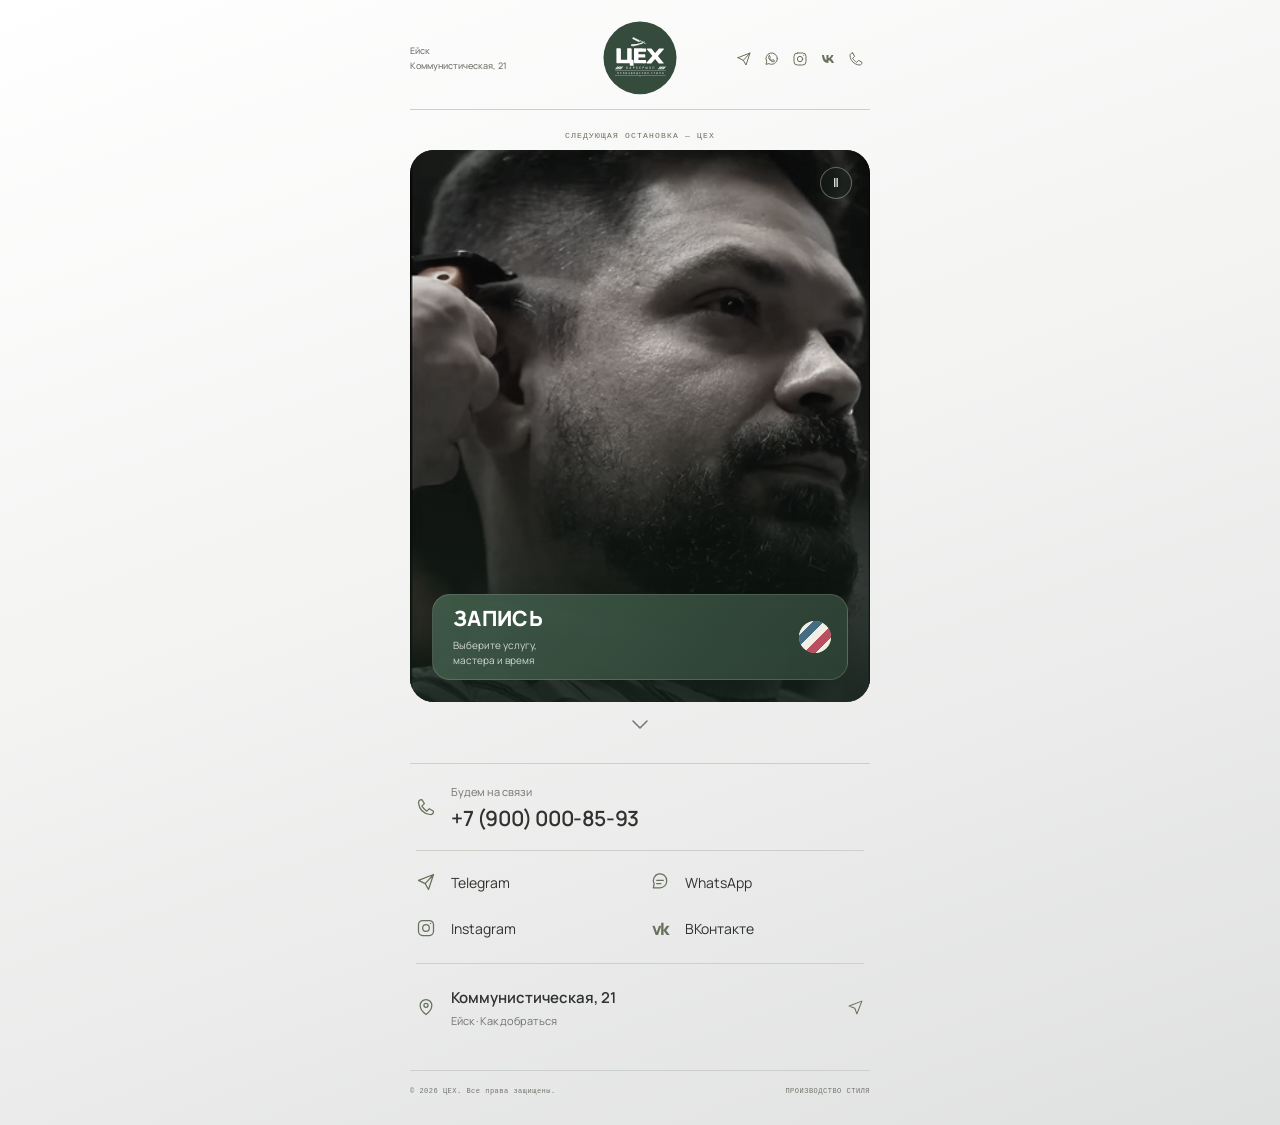
==== video-preview.html @ c1e73d91 "Add mobile video hero preview" ====
<!doctype html>
<html lang="ru">
<head>
  <meta charset="utf-8">
  <meta name="viewport" content="width=device-width, initial-scale=1, viewport-fit=cover">
  <meta name="theme-color" content="#ffffff">
  <meta name="description" content="ЦЕХ — барбершоп в Ейске. Запись, контакты и маршрут: Коммунистическая, 21.">
  <title>ЦЕХ — барбершоп в Ейске</title>
  <link rel="manifest" href="manifest.webmanifest">
  <link rel="apple-touch-icon" href="assets/app-icon-192.png">
  <meta name="apple-mobile-web-app-capable" content="yes">
  <meta name="apple-mobile-web-app-title" content="ЦЕХ">
  <link rel="icon" href="favicon.svg?v=pole-2" type="image/svg+xml">
  <link rel="stylesheet" href="style.css?v=white-booking-restored-1">
  <link rel="preload" href="assets/fonts/Manrope-Variable.ttf" as="font" type="font/ttf" crossorigin>
  <link rel="stylesheet" href="booking-modern.css?v=13">
  <link rel="stylesheet" href="assets/video-preview/video-preview.css">
</head>
<body class="photo-booking-round video-study">
  <svg class="icons" xmlns="http://www.w3.org/2000/svg" aria-hidden="true"><defs>
    <filter id="logo-olive" color-interpolation-filters="sRGB"><feComponentTransfer><feFuncR type="linear" slope="0.7451" intercept="0.2549"/><feFuncG type="linear" slope="0.6980" intercept="0.3020"/><feFuncB type="linear" slope="0.7843" intercept="0.2157"/></feComponentTransfer></filter>
    <symbol id="navigation" viewBox="0 0 24 24"><path d="m21 3-7 18-3-8-8-3 18-7Z"/></symbol>
    <symbol id="arrow" viewBox="0 0 24 24"><path d="M5 19 19 5M5 5h14v14"/></symbol>
    <symbol id="phone" viewBox="0 0 24 24"><path d="m7 3 3 5-3 3c2 3 3 4 6 6l3-3 5 3c0 3-2 4-4 4C9 20 4 15 3 7c0-2 1-4 4-4Z"/></symbol>
    <symbol id="chat" viewBox="0 0 24 24"><path d="M20 11a8 8 0 0 1-8 8H4l1-5a8 8 0 1 1 15-3Z"/><path d="M8 10h8M8 14h5"/></symbol>
    <symbol id="send" viewBox="0 0 24 24"><path d="m3 10 18-7-6 18-4-7-8-4ZM11 14l10-11"/></symbol>
    <symbol id="pin" viewBox="0 0 24 24"><path d="M19 10c0 6-7 11-7 11S5 16 5 10a7 7 0 1 1 14 0Z"/><circle cx="12" cy="10" r="2.5"/></symbol>
    <symbol id="instagram" viewBox="0 0 24 24"><rect x="3" y="3" width="18" height="18" rx="5"/><circle cx="12" cy="12" r="4"/><path d="M17.5 6.5h.01"/></symbol>
    <symbol id="whatsapp" viewBox="0 0 24 24"><path d="M20 11.5a8.5 8.5 0 0 1-12.6 7.4L3 20l1.1-4.4A8.5 8.5 0 1 1 20 11.5Z"/><path d="m8.1 7 1.5 2.8-1.1 1c.8 1.6 1.8 2.6 3.5 3.4l1-1.2 2.8 1.5c-.1 1.2-.8 1.8-1.8 1.7-3.7-.5-6.4-3.2-7.2-6.8C6.6 8.3 7.1 7.6 8.1 7Z"/></symbol>
    <symbol id="vk" viewBox="0 0 24 24"><path d="M3 6h3c.3 4 1.8 6.9 3.7 7.8V6h3v4.5c1.9-.2 3.8-2.4 4.4-4.5h3c-.5 2.6-2.6 4.8-4 5.7 1.5.8 3.9 3 4.8 6.3h-3.3c-.8-2.2-2.6-4-4.9-4.3V18h-.5C6.4 18 3.5 13.9 3 6Z" fill="currentColor" stroke="none"/></symbol>
  </defs></svg>
  <main class="page">
    <header class="brand">
      <div class="eyebrow">
        <a class="header-address" href="https://yandex.ru/maps/?rtext=~46.692211%2C38.287213&amp;rtt=auto" target="_blank" rel="noopener noreferrer" aria-label="Как добраться: Ейск, Коммунистическая, 21"><span>Ейск</span><span>Коммунистическая, 21</span></a>
        <div class="hero-brand"><h1><img src="assets/logo-enamel-badge.svg?v=9" width="360" height="366" alt="ЦЕХ — барбершоп. Производство стиля"></h1></div>
        <nav class="header-links" aria-label="Быстрая связь">
          <a href="https://t.me/+79000008593" aria-label="Telegram" title="Telegram"><svg aria-hidden="true"><use href="#send"/></svg></a>
          <a href="https://wa.me/79000008593" aria-label="WhatsApp" title="WhatsApp"><svg aria-hidden="true"><use href="#whatsapp"/></svg></a>
          <a href="https://www.instagram.com/ceh_barbershop/" target="_blank" rel="noopener noreferrer" aria-label="Instagram" title="Instagram"><svg aria-hidden="true"><use href="#instagram"/></svg></a>
          <a href="https://vk.ru/d1128120064" target="_blank" rel="noopener noreferrer" aria-label="ВКонтакте" title="ВКонтакте"><svg aria-hidden="true"><use href="#vk"/></svg></a>
          <a href="tel:+79000008593" aria-label="Позвонить" title="Позвонить"><svg aria-hidden="true"><use href="#phone"/></svg></a>
        </nav>
      </div>
      <small class="station-board" aria-label="СЛЕДУЮЩАЯ ОСТАНОВКА — ЦЕХ"><span aria-hidden="true">СЛЕДУЮЩАЯ ОСТАНОВКА — ЦЕХ</span></small>
      <div class="portrait-panel">
        <div class="process-film">
          <video id="process-video" muted loop playsinline preload="metadata" poster="assets/video-preview/8193-1.jpg" aria-label="Работа мастеров в ЦЕХе">
            <source src="assets/video-preview/ceh-process.mp4" type="video/mp4">
          </video>
          <button class="film-toggle" type="button" aria-label="Включить видео">▶</button>
        </div>
      <a class="booking booking--modern" href="https://dikidi.net/record?widget=220108" data-record-options="start=1">
        <span><strong>ЗАПИСЬ</strong><span class="booking-caption"><span>Выберите услугу,</span><span>мастера и время</span></span></span>
        <span class="booking-direction booking-pole" aria-hidden="true"><span class="booking-pole-glass"><span class="booking-pole-ribbon"></span></span><svg class="booking-pole-check" viewBox="0 0 24 24"><path d="m5 12 4.5 4.5L19 7"/></svg></span>
      </a>
      </div>
    </header>
    <div class="content-grid">
    <section class="actions" aria-label="Запись и связь">


      <a class="scroll-cue" href="#contacts" aria-label="Прокрутить к контактам">
        <svg viewBox="0 0 24 24" aria-hidden="true"><path d="m5 9 7 7 7-7"/></svg>
      </a>
      <section class="contact-links" id="contacts" aria-label="Контакты и адрес">
        <a class="contact-phone" href="tel:+79000008593" aria-label="Позвонить: +7 (900) 000-85-93">
          <svg aria-hidden="true"><use href="#phone"/></svg>
          <span><small>Будем на связи</small><strong>+7 (900) 000-85-93</strong></span>
        </a>
        <nav class="contact-socials" aria-label="Мессенджеры и социальные сети">
          <a href="https://t.me/+79000008593"><svg aria-hidden="true"><use href="#send"/></svg>Telegram</a>
          <a href="https://wa.me/79000008593"><svg aria-hidden="true"><use href="#chat"/></svg>WhatsApp</a>
          <a href="https://www.instagram.com/ceh_barbershop/" target="_blank" rel="noopener noreferrer"><svg aria-hidden="true"><use href="#instagram"/></svg>Instagram</a>
          <a href="https://vk.ru/d1128120064" target="_blank" rel="noopener noreferrer"><span class="contact-vk" aria-hidden="true">vk</span>ВКонтакте</a>
        </nav>
        <a class="contact-address" href="https://yandex.ru/maps/?rtext=~46.692211%2C38.287213&amp;rtt=auto" target="_blank" rel="noopener noreferrer" aria-label="Построить маршрут: Ейск, Коммунистическая, 21">
          <svg aria-hidden="true"><use href="#pin"/></svg>
          <span><strong>Коммунистическая, 21</strong><small>Ейск · Как добраться</small></span>
          <svg class="contact-direction" aria-hidden="true"><use href="#navigation"/></svg>
        </a>
        <aside id="install-card" class="install-card" aria-label="ЦЕХ на главном экране" hidden>
          <button id="install-action" type="button"><svg viewBox="0 0 24 24" aria-hidden="true"><rect x="6" y="2" width="12" height="20" rx="2"/><path d="M9 11h6M12 8v6M11 19h2"/></svg><span>Добавить на главный экран</span></button>
          <p id="install-help" hidden></p>
          <button id="install-dismiss" class="install-dismiss" type="button" aria-label="Скрыть предложение"><svg viewBox="0 0 24 24" aria-hidden="true"><path d="m6 6 12 12M18 6 6 18"/></svg></button>
        </aside>
      </section>
    </section>
    </div>
    <footer><span>© 2026 ЦЕХ. Все права защищены.</span><span>ПРОИЗВОДСТВО СТИЛЯ</span></footer>
  </main>
  <script src="https://dikidi.net/assets/js/widget_record/widget2.min.js?v=1773811740" async></script>
  <script src="booking-widget.js?v=1" defer></script>
  <script src="assets/video-preview/video-preview.js" defer></script>
  <script src="station-board.js?v=2" defer></script>
  <script src="app-install.js?v=2" defer></script>
</body>
</html>
---- style.css ----
:root{color-scheme:dark;--bg:#141414;--surface:#1c1d1a;--text:#f3f0df;--muted:#a8aa9e;--accent:#fff2a8;--line:#363830;--olive:#525c43}*{box-sizing:border-box}html{scroll-behavior:smooth}body{margin:0;background:var(--bg);color:var(--text);font-family:Arial,Helvetica,sans-serif;-webkit-font-smoothing:antialiased}.icons{position:absolute;width:0;height:0;overflow:hidden}.page{max-width:1040px;margin:auto;padding:30px 40px max(30px,env(safe-area-inset-bottom))}.eyebrow{display:flex;justify-content:space-between;gap:10px;padding:0 0 20px;border-bottom:1px solid var(--line);font:10px monospace;letter-spacing:.8px;color:var(--muted)}.eyebrow span:first-child{color:var(--accent)}.eyebrow i{display:inline-block;width:6px;height:6px;border-radius:50%;background:var(--accent);margin-right:7px}.hero{display:grid;grid-template-columns:1fr 1fr;gap:36px;align-items:center;padding:28px 0 32px}.hero-brand h1{margin:0}.hero-brand img{display:block;width:100%;height:auto}.hero-note{text-align:center;font-size:12px;color:var(--muted);letter-spacing:2px;margin:18px 0 0}.hero-photo{position:relative;overflow:hidden;height:285px;border-radius:3px}.hero-photo>img{width:100%;height:100%;object-fit:cover;object-position:50% 50%}.hero-photo:after{content:"";position:absolute;inset:40% 0 0;background:linear-gradient(transparent,#0009);pointer-events:none}.photo-label{position:absolute;z-index:1;bottom:16px;left:18px;right:18px;display:flex;justify-content:space-between;color:#fff;font:9px monospace;letter-spacing:1.6px}.photo-label span{font-size:20px}.content-grid{display:grid;grid-template-columns:1fr 1fr;gap:36px}.actions{align-self:start}a{color:inherit;text-decoration:none;-webkit-tap-highlight-color:transparent}a:focus-visible,video:focus-visible{outline:3px solid var(--accent);outline-offset:5px}svg{width:24px;height:24px;fill:none;stroke:currentColor;stroke-width:1.6;stroke-linecap:round;stroke-linejoin:round;flex-shrink:0}.booking{display:flex;align-items:center;justify-content:space-between;background:var(--accent);color:#171810;padding:22px 24px;border-radius:3px;transition:background .2s,transform .2s}.booking:hover{background:#ffe781;transform:translateY(-2px)}.booking small{display:block;font:9px monospace;letter-spacing:1px;margin-bottom:11px}.booking strong{display:block;font-size:34px;font-weight:700;letter-spacing:-1.5px}.booking-caption{display:block;font-size:11px;color:#55523b;margin-top:9px}.booking-arrow{width:36px;height:36px;margin-left:8px}.row{display:flex;align-items:center;min-height:76px;gap:15px;padding:13px 4px;border-bottom:1px solid var(--line);transition:background .2s}.call{margin-top:8px}.row-icon{width:40px;height:40px;display:grid;place-items:center;border:1px solid var(--line);border-radius:50%;flex-shrink:0;color:var(--accent)}.row-icon svg{width:20px;height:20px}.row-copy{flex:1;min-width:0}.row strong{display:block;font-size:16px;font-weight:500}.row small{display:block;margin-top:6px;font-size:11px;color:var(--muted)}.row-end{font-size:23px;padding:0 4px;color:var(--muted)}.section-label{font:9px monospace;letter-spacing:1.5px;color:var(--muted);margin:25px 0 12px}.messengers{display:grid;grid-template-columns:1fr 1fr;gap:10px}.messenger{display:flex;align-items:center;gap:9px;border:1px solid var(--line);background:var(--surface);border-radius:3px;min-height:58px;padding:0 14px;font-size:13px}.messenger svg{width:19px;height:19px;color:var(--accent)}.mini-arrow{margin-left:auto;font-size:18px;color:var(--muted)}.messenger:hover,.row:hover{background:#272a22}.socials .row:first-child{border-top:1px solid var(--line)}.vk{font-size:18px;font-weight:900;letter-spacing:-2px;padding-right:2px}.section-heading{display:flex;justify-content:space-between;align-items:center}.section-heading .section-label{margin:0}.stripes{font:bold 22px monospace;letter-spacing:-4px;color:var(--accent)}.atmosphere h2{font-size:30px;line-height:1.05;font-weight:500;letter-spacing:-1.2px;margin:17px 0 22px}.atmosphere h2 span{color:var(--accent)}.media-grid{display:grid;grid-template-columns:1fr 1fr;gap:10px}.film,figure{margin:0;position:relative;min-width:0}.film video,figure img{display:block;width:100%;height:235px;object-fit:cover;border-radius:3px;background:var(--surface)}figure img{object-position:50% 50%}.media-caption,figcaption{display:block;font:8px monospace;letter-spacing:1px;margin:10px 0;color:var(--muted)}.location{margin-top:22px;background:var(--olive);border-radius:3px;padding:21px;color:#f5f2de}.location-top{display:flex;align-items:center;justify-content:space-between}.location-top .section-label{margin:0;color:#e0e2d0}.location-top svg{width:20px;height:20px;color:var(--accent)}.location h2{font-size:23px;font-weight:500;letter-spacing:-.8px;margin:17px 0 8px}.location p{font-size:12px;color:#dee0cf;margin:0}.route{display:flex;align-items:center;justify-content:space-between;margin-top:19px;min-height:48px;padding-top:12px;border-top:1px solid #ffffff35;font-size:13px}.route span{font-size:22px;color:var(--accent)}footer{display:flex;justify-content:space-between;gap:10px;margin-top:36px;border-top:1px solid var(--line);padding-top:19px;font:8px monospace;letter-spacing:1.5px;color:var(--muted)}@media(max-width:700px){.page{max-width:480px;padding:23px 20px 27px}.eyebrow{font-size:8px;letter-spacing:.3px;padding-bottom:16px}.hero{display:block;padding:20px 0}.hero-brand{max-width:330px;margin:auto}.hero-note{display:none}.hero-photo{height:130px;margin-top:17px}.hero-photo>img{object-position:50% 47%}.photo-label{bottom:11px;left:14px;right:14px;font-size:8px}.content-grid{display:block}.booking{padding:21px 22px}.booking strong{font-size:32px}.place-column{margin-top:35px;padding-top:25px;border-top:1px solid var(--line)}.atmosphere h2{font-size:34px}.film video,figure img{height:240px}.location{margin-top:23px}footer{font-size:7px;letter-spacing:1px;margin-top:28px}}@media(max-width:360px){.page{padding-left:16px;padding-right:16px}.eyebrow{font-size:7px}.booking small{font-size:8px}.booking strong{font-size:29px}.booking-caption{font-size:10px}.messenger{padding:0 10px;gap:6px;font-size:12px}.location h2{font-size:20px}.film video,figure img{height:210px}}@media(prefers-reduced-motion:reduce){html{scroll-behavior:auto}*{transition:none!important}}

/* Brand-only composition */
.hero{display:block;padding:25px 0 30px}.hero-brand{max-width:410px;margin:auto}.hero-photo,.atmosphere{display:none}.identity-panel{min-height:286px;border:1px solid var(--line);padding:24px;position:relative;overflow:hidden;display:flex;flex-direction:column;justify-content:space-between}.identity-panel .section-label{margin:0}.identity-panel p{font-size:48px;line-height:1;letter-spacing:-2px;font-weight:500;margin:35px 0 0;position:relative}.identity-panel p span{color:var(--accent)}.identity-stripes{position:absolute;right:20px;top:36px;width:125px;height:58px;transform:skewX(-35deg);background:repeating-linear-gradient(90deg,var(--accent) 0,var(--accent) 9px,transparent 9px,transparent 18px);opacity:.8}.place-column .location{margin-top:16px}@media(max-width:700px){.hero{padding:18px 0 24px}.hero-brand{max-width:330px}.identity-panel{display:none}.place-column{margin-top:25px;border:0;padding-top:0}.place-column .location{margin-top:0}}

.row-end{width:25px;height:25px;padding:2px;stroke-width:1.4}.messenger .mini-arrow{width:19px;height:19px;margin-left:auto;color:var(--muted);stroke-width:1.4}.route-arrow{width:23px;height:23px;color:var(--accent)}.hero-brand{animation:brand-arrive .65s ease-out both}.actions{animation:brand-arrive .65s .12s ease-out both}@keyframes brand-arrive{from{opacity:0;transform:translateY(8px)}to{opacity:1;transform:translateY(0)}}@media(prefers-reduced-motion:reduce){.hero-brand,.actions{animation:none}}

/* Light interior palette: sage walls, warm wood and charcoal metal. */
:root{color-scheme:light;--bg:#eff0ee;--surface:#ffffff;--text:#2f322e;--muted:#71766d;--accent:#68715b;--line:#cbd0c7;--olive:#68715b}
body{background:radial-gradient(ellipse at 70% 0%,#ffffff 0,transparent 55%),var(--bg)}
.hero-brand{mix-blend-mode:normal}.hero-brand img{filter:none}
.eyebrow i{box-shadow:0 0 0 4px #68715b10}
.booking{background:var(--olive);color:#faf7ed;border:1px solid #505a46;box-shadow:0 6px 24px #68715b15}
.booking:hover{background:#505a46}.booking-caption{color:#e7e8dc}
.booking-arrow{color:#faf7ed}
.row-icon{background:#ffffff60}
.messenger{background:#ffffff;border-color:#cbd0c7;color:var(--text)}
.messenger:hover,.row:hover{background:#e4e7e0}
.row-end,.messenger .mini-arrow{color:var(--accent)}
.identity-panel{background:#e4e7e0;border-color:#cbd0c7}
.identity-stripes{opacity:.22}
.location{background:#e4e7e0;color:var(--text);border:1px solid #cbd0c7;box-shadow:inset 3px 0 #9ba68c}
.location p,.location-top .section-label{color:#71766d}
.route{border-color:#cbd0c7}
a:focus-visible{outline-color:#68715b}

/* Soft directional light and tactile controls. */
.booking{background:linear-gradient(135deg,#647153 0%,#68715b 48%,#505a46 100%);border-color:#47543c;border-radius:8px;box-shadow:inset 0 1px 0 #ffffff35,inset 0 -1px 0 #26301d40,0 3px 0 #36422e,0 9px 20px #4d574620;transition:transform .18s,box-shadow .18s}
.booking:hover{background:linear-gradient(135deg,#6a7858,#56644a 48%,#46533b);box-shadow:inset 0 1px 0 #ffffff40,0 3px 0 #36422e,0 12px 24px #4d574628}
.booking:active{transform:translateY(2px);box-shadow:inset 0 1px 3px #26301d35,0 1px 0 #36422e,0 4px 10px #4d574618}
.messenger{background:linear-gradient(145deg,#faf8ef,#eef1eb);border-radius:6px;box-shadow:inset 0 1px 0 #ffffffb0,0 2px 0 #bfc6b980,0 5px 12px #4d57460b;transition:transform .18s,box-shadow .18s}
.messenger:hover{background:linear-gradient(145deg,#ffffff,#e9ede5)}
.messenger:active{transform:translateY(1px);box-shadow:inset 0 1px 3px #4d574614,0 1px 0 #bfc6b980}
.row-icon{background:linear-gradient(145deg,#faf8ef90,#e4e7e070);box-shadow:inset 0 1px 0 #ffffff80}

.hero-brand img{transform-origin:50% 50%;transition:transform .4s cubic-bezier(.2,.65,.3,1)}
@media(hover:hover) and (pointer:fine){.hero-brand:hover img{transform:scale(1.035)}}
@media(prefers-reduced-motion:reduce){.hero-brand:hover img{transform:none}}

/* Give the logo more balanced space above the action blocks. */
.hero{padding-bottom:44px}
@media(max-width:700px){.hero{padding-bottom:38px}}

/* An occasional light sweep draws attention to booking. */
.booking{position:relative;overflow:hidden;isolation:isolate}
.booking:before{content:"";position:absolute;inset:-80% -60%;pointer-events:none;background:linear-gradient(110deg,transparent 42%,#fff9df05 45%,#fff9df30 50%,#fff9df05 55%,transparent 58%);transform:translateX(-65%);animation:booking-sheen 7s ease-in-out infinite}
.booking>span,.booking>.booking-arrow{position:relative;z-index:1}
@keyframes booking-sheen{0%,65%{transform:translateX(-65%);opacity:0}68%{opacity:1}88%{transform:translateX(65%);opacity:1}92%,100%{transform:translateX(65%);opacity:0}}
@media(prefers-reduced-motion:reduce){.booking:before{animation:none;display:none}}

/* Matte printed paper sleeve with a straight folded edge. */
.booking>span:first-child{position:relative;z-index:2}
.booking>.barber-pole{position:absolute;z-index:0;inset:0 auto 0 0;display:block;width:27%;height:100%;margin:0;overflow:hidden;border:0;border-radius:0;box-shadow:none;pointer-events:none;background:#eff1eb}
.barber-pole>span{position:absolute;inset:-100px 0;background:repeating-linear-gradient(135deg,#f7f8f5 0 14px,#a83e60 14px 28px,#f7f8f5 28px 42px,#46647a 42px 56px);background-repeat:no-repeat;opacity:.8;will-change:transform;animation:pole-roll 3.2s linear infinite}
.barber-pole:before{content:"";position:absolute;z-index:2;right:0;top:0;bottom:0;width:7px;background:#dce1d7;border-left:1px solid #fff8;box-shadow:-3px 0 6px #352d252c;pointer-events:none}
.barber-pole:after{content:"";position:absolute;z-index:3;inset:0;opacity:.16;background-image:url("data:image/svg+xml,%3Csvg xmlns='http://www.w3.org/2000/svg' width='80' height='80'%3E%3Cfilter id='n'%3E%3CfeTurbulence type='fractalNoise' baseFrequency='.8' numOctaves='3' stitchTiles='stitch'/%3E%3C/filter%3E%3Cpath fill='%2384745e' filter='url(%23n)' opacity='.4' d='M0 0h80v80H0z'/%3E%3C/svg%3E");pointer-events:none}
.booking,.booking:hover{background:#68715b}

.booking:before{display:none}
@keyframes pole-roll{from{transform:translate3d(0,0,0)}to{transform:translate3d(0,79.195959px,0)}}
@media(prefers-reduced-motion:reduce){.barber-pole>span{animation:none}}


.install-card[hidden],.install-card [hidden]{display:none!important}
.install-card{display:flex;align-items:center;gap:14px;position:relative;margin-top:28px;padding:20px 44px 20px 18px;background:linear-gradient(135deg,#f9faf8,#e6e9e3);border:1px solid var(--line);border-radius:8px}
.install-card>img{border-radius:10px;flex-shrink:0}.install-copy{flex:1}.install-copy strong{font-size:15px}.install-copy p{font-size:12px;line-height:1.5;color:var(--muted);margin:6px 0 0}
.install-card button{font:inherit;cursor:pointer;border:1px solid #505a46;border-radius:5px;background:var(--olive);color:#faf7ed;padding:10px 12px;font-size:12px}
.install-card .install-dismiss{position:absolute;right:5px;top:5px;border:0;background:transparent;color:var(--muted);padding:6px}.install-dismiss svg{width:18px;height:18px}
button:focus-visible{outline:3px solid var(--accent);outline-offset:3px}
@media(max-width:700px){.install-card{flex-wrap:wrap;gap:12px}.install-copy{flex-basis:calc(100% - 65px)}.install-card #install-action{margin-left:60px}}

/* Sculpted keycap with a pronounced rim. */
.booking{min-height:140px;margin-bottom:7px;padding:31px 34px 24px;border:1px solid #4c5544;border-radius:13px;background:#68715b;box-shadow:inset 0 2px 0 #bec7b480,inset 0 7px 0 #929d84,inset 7px 0 0 #818e73,inset -7px 0 0 #56624a,inset 0 -10px 0 #48553e,0 6px 0 #394432,0 10px 0 1px #39443218,0 14px 20px #39403626;transition:transform .16s,box-shadow .16s}
.booking:after{content:"";position:absolute;z-index:1;inset:7px 7px 10px;border:1px solid #c6cebd35;border-radius:7px;pointer-events:none;box-shadow:inset 0 1px 0 #c6cebd30}
.booking>span:first-child{position:relative;z-index:2;min-width:0;width:100%;text-align:center}
.booking:hover{background:#68715b;transform:translateY(-1px);box-shadow:inset 0 2px 0 #bec7b480,inset 0 7px 0 #929d84,inset 7px 0 0 #818e73,inset -7px 0 0 #56624a,inset 0 -10px 0 #48553e,0 7px 0 #394432,0 15px 22px #39403630}
.booking:active{transform:translateY(4px);box-shadow:inset 0 2px 0 #bec7b460,inset 0 7px 0 #89967c,inset 7px 0 0 #77856a,inset -7px 0 0 #56624a,inset 0 -10px 0 #48553e,0 2px 0 #394432,0 6px 10px #39403625}
.booking strong{font-family:"Arial Black","Helvetica Neue",Arial,sans-serif;font-size:30px;font-weight:900;letter-spacing:0px;line-height:1.2;-webkit-text-stroke:.55px currentColor;color:#fafbf8;text-shadow:0 -1px 0 #35402e,0 -2px 2px #30392b85,0 1px 0 #ffffff45}
.booking:active strong{text-shadow:0 -1px 0 #30392b,0 -2px 3px #30392ba0,0 1px 0 #ffffff35}
.booking small{line-height:1.5;color:#f0f4cc;font-family:monospace;letter-spacing:1.3px;text-shadow:0 0 2px #f4ffc980,0 0 7px #e4f3a755,0 0 14px #dce9a12b}
.booking-caption{line-height:1.5;font-family:monospace;font-size:10px;letter-spacing:.6px;color:#dce1d5;animation:caption-glow 2.8s ease-in-out infinite}
@keyframes caption-glow{0%,100%{opacity:.75;color:#dce1d5;text-shadow:0 0 3px #edf2e720}50%{opacity:.4;color:#c5cdbd;text-shadow:none}}
.booking>.barber-pole{inset:8px auto 11px 8px;height:auto;width:10px;border-radius:3px}
.booking>.barber-pole-right{left:auto;right:8px}
.barber-pole:before{width:1px;box-shadow:1px 0 3px #352d2520}
.barber-pole-right:before{right:auto;left:0;border-left:0;border-right:1px solid #fff8;box-shadow:-1px 0 3px #352d2520}
@media(max-width:700px){.booking{padding:31px 30px 23px}.booking strong{font-size:28px}}
@media(max-width:360px){.booking{padding-left:26px;padding-right:26px}.booking>.barber-pole{width:8px}.booking strong{font-size:24px;letter-spacing:.2px}.booking small{font-size:8px;letter-spacing:.7px}}
@media(prefers-reduced-motion:reduce){.booking-caption{animation:none;opacity:.75;color:#dce1d5}}

/* Station display sits above the booking key. */
.station-board{display:block;margin:0 0 15px;text-align:center;font:9px/1.5 monospace;letter-spacing:1.3px;color:var(--olive);text-shadow:0 0 7px #68715b18}
@media(max-width:360px){.station-board{font-size:8px;letter-spacing:.7px}}

/* Neutral gray, white and muted olive with a small raspberry accent. */
.hero-brand img{filter:saturate(.48) contrast(.82) brightness(1.08)}
.station-board{color:#68715b}

.eyebrow i{background:#a83e60;box-shadow:0 0 0 4px #a83e600c}

/* Charcoal concrete controls against a white-to-gray background. */
:root{--bg:#e6e7e7;--surface:#fff;--line:#cbd0cb}
body{background:linear-gradient(160deg,#fff 0%,#f4f4f3 42%,#dfe1e0 100%);min-height:100vh}
.booking,.booking:hover,.route,.route:hover,.install-card #install-action{background-color:#4f5251;background-image:url("assets/concrete-grain.svg"),linear-gradient(135deg,#606461,#444746);background-size:180px 180px,100% 100%;color:#f6f7f5;border-color:#383d39}
.booking{box-shadow:inset 0 2px 0 #c7cdc580,inset 0 7px 0 #858989,inset 7px 0 0 #717676,inset -7px 0 0 #414646,inset 0 -10px 0 #343a3a,0 6px 0 #292e2e,0 10px 0 1px #292e2e18,0 14px 20px #252b2526}
.booking:hover{box-shadow:inset 0 2px 0 #d0d3ce80,inset 0 7px 0 #898d8d,inset 7px 0 0 #747979,inset -7px 0 0 #414646,inset 0 -10px 0 #343a3a,0 7px 0 #292e2e,0 15px 22px #252b2530}
.booking:active{box-shadow:inset 0 2px 0 #c7cdc560,inset 0 7px 0 #798080,inset 7px 0 0 #687171,inset -7px 0 0 #414646,inset 0 -10px 0 #343a3a,0 2px 0 #292e2e,0 6px 10px #252b2525}
.booking:after{border-color:#d8ddd535;box-shadow:inset 0 1px 0 #d8ddd530}
.booking strong{color:#fafbf9;text-shadow:0 -1px 0 #272c27,0 -2px 2px #20252085,0 1px 0 #ffffff45}
.booking-caption{color:#d9ddd6}
@keyframes caption-glow{0%,100%{opacity:.75;color:#d9ddd6;text-shadow:0 0 3px #eff4ec20}50%{opacity:.4;color:#c1c8bb;text-shadow:none}}
.route{box-shadow:inset 0 1px 0 #ffffff40,inset 0 -1px 0 #22282270,0 2px 0 #303730,0 5px 12px #252b2518;transition:transform .18s,box-shadow .18s}
.route-arrow{color:#e0e7d7}
.route:active{transform:translateY(1px);box-shadow:inset 0 1px 3px #1c221c50,0 1px 0 #303730}
.route{padding:14px 16px;border:1px solid #383d39;border-radius:6px}
.install-card #install-action{box-shadow:inset 0 1px 0 #ffffff30,0 2px 0 #303730}

/* Woven barber ribbons set into narrow recesses in the concrete face. */
.booking>.barber-pole{inset:16px auto 20px 11px;width:10px;border-radius:2px;background:#303431;box-shadow:0 0 0 1px #262b2980,1px 0 0 #ffffff20;isolation:isolate}
.booking>.barber-pole-right{left:auto;right:11px;box-shadow:0 0 0 1px #262b2980,-1px 0 0 #ffffff18}
.booking .barber-pole>span{background-image:repeating-linear-gradient(0deg,#fff2 0 .5px,#20292325 .5px 1px,transparent 1px 1.979899px),repeating-linear-gradient(90deg,#ffffff18 0 .6px,#25302b28 .6px 1.2px,transparent 1.2px 2px),repeating-linear-gradient(135deg,#dadbd2 0 14px,#93495e 14px 28px,#dadbd2 28px 42px,#4f6570 42px 56px);background-repeat:repeat,repeat,no-repeat;opacity:1}
.booking .barber-pole:before{inset:0;width:auto;border:0;background:linear-gradient(90deg,#1b252950,transparent 30%,transparent 70%,#1b252940);box-shadow:inset 0 4px 4px -2px #171d1dcc,inset 0 -4px 4px -2px #171d1dcc;z-index:2}
.booking .barber-pole:after{inset:2px 1px;opacity:.45;background-image:repeating-linear-gradient(0deg,#eeeede80 0 1px,transparent 1px 4px),repeating-linear-gradient(0deg,#eeeede65 0 1px,transparent 1px 4px);background-size:1px 100%,1px 100%;background-position:left top,right top;background-repeat:no-repeat;z-index:3}
@media(max-width:360px){.booking>.barber-pole{width:8px;left:10px}.booking>.barber-pole-right{left:auto;right:10px}}

/* Separate contact options from the primary booking action. */
.contact-links{margin-top:44px;padding-top:16px;border-top:1px solid var(--line)}
.contact-links .call{margin-top:0}
@media(max-width:700px){.contact-links{margin-top:38px;padding-top:14px}}

/* The portrait sits between the logo and the booking action. */
.portrait-panel{position:relative;max-width:460px;margin:0 auto 22px;padding:0;background:radial-gradient(ellipse at 50% 55%,#d9ddd340,transparent 69%)}
.editorial-portrait{width:300px;max-width:90%;margin:0 auto;pointer-events:none;mask-image:linear-gradient(#000 0%,#000 69%,transparent 100%);-webkit-mask-image:linear-gradient(#000 0%,#000 69%,transparent 100%)}
.editorial-portrait img{display:block;width:100%;height:auto;filter:contrast(.92)}
.portrait-motion{position:relative}
@media(max-width:700px){.portrait-panel{margin:0 auto 20px}.editorial-portrait{width:276px}}

/* Chain follows the photographed guide bar while the saw body stays still. */
.saw-chain-overlay{position:absolute;inset:0;width:100%;height:100%;overflow:visible;pointer-events:none;fill:none;stroke:none}
.saw-chain-bed{stroke:#303531;stroke-width:7;stroke-linejoin:round}
.saw-chain-teeth{stroke:#b4bab3;stroke-width:9;stroke-linecap:butt;stroke-dasharray:4 8;animation:chain-travel 3.2s linear infinite}
.saw-chain-links{stroke:#424b43;stroke-width:3;stroke-linecap:butt;stroke-dasharray:7 5;animation:chain-travel 3.2s linear infinite}
@keyframes chain-travel{from{stroke-dashoffset:0}to{stroke-dashoffset:-36}}
@media(prefers-reduced-motion:reduce){.saw-chain-overlay{display:none}}

/* A smaller booking key balances the logo and portrait. */
.booking{min-height:108px;padding:22px 30px 24px;border-radius:10px;box-shadow:inset 0 1px 0 #c7cdc580,inset 0 5px 0 #858989,inset 5px 0 0 #717676,inset -5px 0 0 #414646,inset 0 -7px 0 #343a3a,0 4px 0 #292e2e,0 9px 15px #252b2522}
.booking:after{inset:5px 5px 7px;border-radius:5px}
.booking:hover{box-shadow:inset 0 1px 0 #d0d3ce80,inset 0 5px 0 #898d8d,inset 5px 0 0 #747979,inset -5px 0 0 #414646,inset 0 -7px 0 #343a3a,0 5px 0 #292e2e,0 11px 17px #252b2528}
.booking:active{transform:translateY(2px);box-shadow:inset 0 1px 0 #c7cdc560,inset 0 5px 0 #798080,inset 5px 0 0 #687171,inset -5px 0 0 #414646,inset 0 -7px 0 #343a3a,0 2px 0 #292e2e,0 5px 9px #252b2520}
.booking strong{font-size:26px;-webkit-text-stroke:.4px currentColor}
.booking-caption{margin-top:7px;font-size:9px;letter-spacing:.3px}
.booking>.barber-pole{inset:13px auto 16px 9px;width:7px}
.booking>.barber-pole-right{left:auto;right:9px}
@media(max-width:700px){.booking{min-height:104px;padding:21px 26px 23px}.booking strong{font-size:24px}}
@media(max-width:360px){.booking strong{font-size:22px}.booking-caption{font-size:8px}}

/* Keep the stacked logo, portrait and booking sequence compact. */
.hero{padding-bottom:18px}
@media(max-width:700px){.hero{padding-bottom:14px}}

/* Booking and portrait respond as one composition. */
.page{--booking-zoom:1.025}
.booking,.editorial-portrait{transform-origin:center;transition:transform .32s cubic-bezier(.2,.7,.2,1),box-shadow .32s ease}
@media(hover:hover) and (pointer:fine){
 .booking:hover{transform:scale(var(--booking-zoom))}
 .page:has(.booking:hover) .editorial-portrait{transform:scale(var(--booking-zoom))}
}
.booking:active,.booking:focus-visible{transform:scale(var(--booking-zoom))}
.page:has(.booking:active) .editorial-portrait,.page:has(.booking:focus-visible) .editorial-portrait{transform:scale(var(--booking-zoom))}
@media(prefers-reduced-motion:reduce){
 .booking:hover,.booking:active,.booking:focus-visible,.page:has(.booking:hover) .editorial-portrait,.page:has(.booking:active) .editorial-portrait,.page:has(.booking:focus-visible) .editorial-portrait{transform:none}
}

/* A quiet animated cue leads from booking to contact options. */
.scroll-cue{display:flex;flex-direction:column;align-items:center;justify-content:center;gap:5px;width:max-content;min-width:48px;min-height:44px;margin:20px auto 0;padding:6px 12px;color:var(--muted);border-radius:4px;font:8px/1.4 monospace;letter-spacing:1.5px;text-transform:uppercase}
.scroll-cue svg{width:24px;height:24px;stroke-width:1.5;animation:scroll-cue-drift 2.4s ease-in-out infinite}
.scroll-cue:hover{color:var(--olive)}
.scroll-cue+.contact-links{margin-top:17px;scroll-margin-top:24px}
@keyframes scroll-cue-drift{0%,100%{transform:translateY(-2px);opacity:.55}50%{transform:translateY(4px);opacity:1}}
@media(prefers-reduced-motion:reduce){.scroll-cue svg{animation:none;opacity:.8}}

/* One continuous contact area, without nested cards. */
.content-grid{display:block;max-width:460px;margin-inline:auto}
.contact-links{margin-top:17px;padding:0 6px;border:0;border-top:1px solid var(--line);border-radius:0;background:none;box-shadow:none;scroll-margin-top:24px}
.contact-links a{transition:color .18s,background .18s}
.contact-links a:hover{color:var(--olive)}
.contact-phone,.contact-address{display:flex;align-items:center;gap:15px}
.contact-phone{min-height:86px;padding:17px 0}
.contact-links svg{width:20px;height:20px;color:var(--olive);stroke-width:1.5}
.contact-phone span,.contact-address span{min-width:0}
.contact-phone small{display:block;margin-bottom:6px;font-size:11px;color:var(--muted)}
.contact-phone strong{display:block;font-size:21px;line-height:1.25;font-weight:500;letter-spacing:-.5px}
.contact-socials{display:grid;grid-template-columns:1fr 1fr;gap:0 20px;padding:8px 0 12px;border-top:1px solid var(--line);border-bottom:1px solid var(--line)}
.contact-socials a{display:flex;align-items:center;gap:15px;min-height:46px;font-size:14px}
.contact-vk{display:inline-block;flex-shrink:0;width:20px;text-align:center;color:var(--olive);font-size:17px;font-weight:900;letter-spacing:-2px;padding-right:2px}
.contact-address{min-height:86px;padding:17px 0}
.contact-address strong{display:block;font-size:15px;font-weight:500;line-height:1.4}
.contact-address small{display:block;margin-top:5px;font-size:11px;color:var(--muted)}
.contact-address .contact-direction{margin-left:auto;width:17px;height:17px}
.contact-links .install-card{display:flex;flex-wrap:wrap;gap:0;margin:0;padding:0 40px 0 0;border:0;border-top:1px solid var(--line);border-radius:0;background:none;box-shadow:none;min-height:48px}
.contact-links .install-card #install-action{display:flex;align-items:center;gap:15px;min-height:48px;margin:0;padding:9px 0;border:0;border-radius:0;background:none;box-shadow:none;color:var(--muted);font-size:11px;text-align:left;line-height:1.4}
.contact-links .install-card #install-action:hover{color:var(--text)}
.contact-links .install-card #install-action svg{width:20px;height:20px}
.contact-links .install-dismiss{top:2px;right:-6px;display:grid;place-items:center;width:44px;height:44px;padding:0}
.contact-links .install-dismiss svg{width:14px;height:14px;color:var(--muted)}
#install-help{margin:0;padding:12px 0;font-size:12px;line-height:1.6;color:var(--muted)}
footer{max-width:460px;margin:20px auto 0;padding-top:16px;font-size:7px;letter-spacing:.5px}
@media(max-width:360px){.contact-links{padding-inline:3px}.contact-phone strong{font-size:19px}.contact-socials{column-gap:12px}.contact-socials a{font-size:13px}.contact-address strong{font-size:14px}}

/* Small direct links balance the address in the existing header. */
.eyebrow{align-items:center;justify-content:space-between;gap:10px;padding-bottom:5px;width:100%;max-width:460px;margin-inline:auto}
.header-address{display:flex;flex-direction:column;gap:2px;min-height:32px;justify-content:center;font:9px/1.35 Arial,Helvetica,sans-serif;letter-spacing:0}
.header-address span:first-child,.header-address span:last-child{font:inherit;letter-spacing:inherit;color:var(--muted);white-space:nowrap}
.header-links{display:flex;align-items:center;gap:2px;flex-shrink:0}
.header-links a{display:grid;place-items:center;width:30px;min-height:32px;color:var(--olive);border-radius:4px;transition:color .18s,background .18s}
.header-links svg{width:16px;height:16px;stroke-width:1.5}
.header-links a:hover{color:var(--text);background:#68715b0a}
@media(max-width:360px){.eyebrow{gap:6px}.header-address{font-size:9px}.header-links{gap:0}.header-links a{width:27px}.header-links svg{width:15px;height:15px}}

/* Reduce the header height without squeezing its horizontal layout. */
.page{padding-top:20px}
@media(max-width:700px){.page{padding-top:14px}}

/* Slanted industrial lettering for the machine-start key. */
@font-face{font-family:"Russo One";src:url("assets/fonts/RussoOne-Regular.ttf") format("truetype");font-weight:400;font-style:normal;font-display:swap}
.booking strong{width:max-content;max-width:100%;margin-inline:auto;font-family:"Russo One",Arial,sans-serif;font-weight:400;font-style:normal;font-size:28px;line-height:1.25;letter-spacing:.8px;-webkit-text-stroke:0;transform:skewX(-11deg);color:#eef0ec;background:linear-gradient(180deg,#fff 15%,#e1e4de 60%,#b8beb5 100%);background-clip:text;-webkit-background-clip:text;-webkit-text-fill-color:transparent;text-shadow:none;filter:drop-shadow(0 1px 0 #242b24) drop-shadow(0 -1px 0 #ffffff30)}
.booking:active strong{text-shadow:none;filter:drop-shadow(0 1px 0 #242b24)}
@media(max-width:700px){.booking strong{font-size:26px;letter-spacing:.7px}}
@media(max-width:360px){.booking strong{font-size:23px;letter-spacing:.6px}}

/* A passing highlight on the lettering and subtle depth in the concrete. */
.booking strong{background-image:linear-gradient(110deg,transparent 40%,#ffffff45 46%,#fff 50%,#ffffff45 54%,transparent 60%),linear-gradient(180deg,#f7f9f4 15%,#d9ddd5 60%,#b0b8aa 100%);background-size:300% 100%,100% 100%;background-repeat:no-repeat;background-position:100% 0,0 0;animation:lettering-shine 5.8s ease-in-out infinite}
@keyframes lettering-shine{0%,52%{background-position:100% 0,0 0}82%,100%{background-position:0% 0,0 0}}
.booking,.booking:hover{background-image:url("assets/concrete-grain.svg"),radial-gradient(ellipse at 85% 100%,#151c1b38,transparent 70%),linear-gradient(135deg,#656964,#444846);background-size:180px 180px,100% 100%,100% 100%}
.booking:after{box-shadow:inset 0 7px 12px -9px #ffffff75,inset 0 -15px 20px -13px #10191690,inset 12px 0 18px -16px #19231f80}
@media(prefers-reduced-motion:reduce){.booking strong{animation:none;background-position:100% 0,0 0}}

/* The loaded portrait settles from a closer view into its normal position. */
.portrait-motion{transform-origin:50% 48%}
.portrait-motion.portrait-intro{transform:scale(1.16);opacity:0}
.portrait-motion.portrait-ready{animation:portrait-settle 1.45s cubic-bezier(.16,.7,.22,1) both}
@keyframes portrait-settle{0%{transform:scale(1.16);opacity:0}18%{opacity:1}100%{transform:scale(1);opacity:1}}
@media(prefers-reduced-motion:reduce){.portrait-motion.portrait-intro,.portrait-motion.portrait-ready{animation:none;transform:none;opacity:1}}

/* Adapt the official DIKIDI modal into a mobile booking sheet. */
body [class^="dikidi-"][class$="-modal"]{background:#202722a6;overscroll-behavior:contain}
body [class^="dikidi-"][class$="-modal"] [class$="-close"]{display:grid;place-items:center;width:40px;height:40px;right:0;top:-48px;border-radius:50%;background:#fff;color:#323a32;font:28px/1 Arial,sans-serif;text-shadow:none;box-shadow:0 3px 14px #10191020}
body [class^="dikidi-"][class$="-modal"] [class$="-close"]:focus-visible{outline:3px solid #68715b;outline-offset:3px}
@media(max-width:700px){
 body [class^="dikidi-"][class$="-modal"] [class$="-dialog"]{width:calc(100% - 24px)!important;height:calc(100vh - 96px - env(safe-area-inset-top))!important;height:calc(100dvh - 96px - env(safe-area-inset-top))!important;margin:calc(76px + env(safe-area-inset-top)) auto 20px;border-radius:14px;box-shadow:0 12px 40px #10191030;animation:booking-sheet-arrive .28s ease-out both}
 body [class^="dikidi-"][class$="-modal"] [class$="-dialog"] iframe{border-radius:14px}
}
@keyframes booking-sheet-arrive{from{opacity:0;transform:translateY(14px)}to{opacity:1;transform:translateY(0)}}
@media(prefers-reduced-motion:reduce){body [class^="dikidi-"][class$="-modal"] [class$="-dialog"]{animation:none}}

/* Local sign-inspired study: green enamel and warm ivory lettering. */
.hero-brand{max-width:252px}
.hero-brand img{filter:none}
@media(max-width:700px){.hero-brand{max-width:228px}}

/* Local study: booking key in the same green as the round sign. */
.booking,.booking:hover{background:#73b578;border-color:#568c5b;box-shadow:inset 0 1px 0 #ffffff65,inset 0 5px 0 #92c496,inset 5px 0 0 #83bd88,inset -5px 0 0 #619f66,inset 0 -7px 0 #568f5c,0 4px 0 #407449,0 9px 15px #315d3a22}
.booking:hover{box-shadow:inset 0 1px 0 #ffffff75,inset 0 5px 0 #99c99c,inset 5px 0 0 #89c18d,inset -5px 0 0 #619f66,inset 0 -7px 0 #568f5c,0 5px 0 #407449,0 11px 17px #315d3a28}
.booking:active{background:#73b578;box-shadow:inset 0 1px 0 #ffffff45,inset 0 5px 0 #87bb8b,inset 5px 0 0 #7bb680,inset -5px 0 0 #619f66,inset 0 -7px 0 #568f5c,0 2px 0 #407449,0 5px 9px #315d3a20}
.booking:after{border-color:#ffffff35;box-shadow:inset 0 5px 10px -9px #fff9,inset 0 -12px 16px -13px #315d3a70}

/* Flat booking treatment, matching the green and white logo. */
.booking,.booking:hover,.booking:active{background:#73b578;border:0;border-radius:10px;box-shadow:none}
.booking:after{display:none}
.booking strong,.booking:active strong{color:#fff;background:none;-webkit-text-fill-color:#fff;text-shadow:none;filter:none;animation:none}
.booking-caption{color:#fff;animation:none;opacity:.85}
.booking>.barber-pole,.booking>.barber-pole-right{box-shadow:none;background:transparent}
.booking .barber-pole:before,.booking .barber-pole:after{display:none}
.booking:active{transform:scale(.99)}

/* Local composition study: the badge lives in the existing header. */
.eyebrow{display:grid;grid-template-columns:minmax(0,1fr) 76px minmax(0,1fr);gap:12px;padding-bottom:12px;align-items:center}
.eyebrow .hero-brand{width:76px;max-width:none;margin:0;animation:none}
.header-links{justify-self:end;gap:0}
.header-links a{width:28px}
.portrait-panel{margin-top:20px}
@media(max-width:700px){.eyebrow{grid-template-columns:minmax(0,1fr) 64px minmax(0,1fr);gap:6px;padding-bottom:10px}.eyebrow .hero-brand{width:64px}.header-links a{width:24px}.header-links svg{width:15px;height:15px}.portrait-panel{margin-top:18px}}
@media(max-width:360px){.eyebrow{grid-template-columns:minmax(0,1fr) 56px minmax(0,1fr);gap:5px}.eyebrow .hero-brand{width:56px}.header-address{font-size:8px}.header-links a{width:22px}.header-links svg{width:14px;height:14px}}

/* Photo and booking form one local hero composition. */
.brand>.station-board{margin:20px 0 8px;font-size:8px;letter-spacing:1.2px}
.portrait-panel{margin-top:0;margin-bottom:0;max-width:460px}
.editorial-portrait{width:360px;max-width:95%}
.portrait-panel .booking{position:absolute;z-index:2;right:18px;bottom:18px;display:flex;align-items:center;justify-content:center;width:138px;height:138px;min-height:0;padding:15px 10px;margin:0;border-radius:50%;background:#73b578;box-shadow:none;border:0;text-align:center}
.portrait-panel .booking>span:first-child{width:100%}
.portrait-panel .booking strong{font-size:16px;letter-spacing:.1px;line-height:1.3;transform:skewX(-8deg)}
.portrait-panel .booking-caption{max-width:104px;margin:8px auto 0;font:8px/1.5 monospace;letter-spacing:0;opacity:.9;color:#fff}
.portrait-panel .booking .barber-pole{display:none}
.scroll-cue{margin-top:0}
.photo-booking-pill .portrait-panel .booking{left:50%;right:auto;bottom:4px;width:280px;height:72px;padding:12px 22px;border-radius:40px;translate:-50% 0}
.photo-booking-pill .portrait-panel .booking strong{font-size:21px;letter-spacing:.6px}
.photo-booking-pill .portrait-panel .booking-caption{max-width:none;margin-top:5px;font-size:8px}
@media(max-width:700px){.editorial-portrait{width:330px}.portrait-panel .booking{width:124px;height:124px;right:0;bottom:12px}.portrait-panel .booking strong{font-size:14px}.portrait-panel .booking-caption{font-size:7px;max-width:90px}.photo-booking-pill .portrait-panel .booking{width:270px;height:70px}.photo-booking-pill .portrait-panel .booking strong{font-size:20px}}
@media(max-width:360px){.portrait-panel .booking{width:112px;height:112px}.portrait-panel .booking strong{font-size:13px}.photo-booking-pill .portrait-panel .booking{width:250px}}

/* Invite a tap on the oval booking button without moving the layout. */
@keyframes booking-invite{0%,62%,100%{box-shadow:0 0 0 0 #73b57800}70%{box-shadow:0 0 0 0 #73b57855}91%{box-shadow:0 0 0 12px #73b57800}}
@keyframes booking-oval-sheen{0%,65%{transform:translateX(-170%);opacity:0}69%{opacity:1}90%{transform:translateX(170%);opacity:1}94%,100%{transform:translateX(170%);opacity:0}}
.photo-booking-pill .portrait-panel .booking{animation:booking-invite 4.6s ease-out infinite;cursor:pointer;transition:transform .22s ease,background .22s ease,box-shadow .22s ease}
.photo-booking-pill .portrait-panel .booking:before{display:block;content:"";position:absolute;inset:-30% 0;z-index:1;background:linear-gradient(110deg,transparent 32%,#ffffff30 50%,transparent 68%);pointer-events:none;animation:booking-oval-sheen 4.6s ease-in-out infinite}
.photo-booking-pill .portrait-panel .booking>span:first-child{z-index:2}
@media(hover:hover) and (pointer:fine){.photo-booking-pill .portrait-panel .booking:hover{animation:none;transform:scale(1.035);background:#65a76c;box-shadow:0 0 0 5px #73b57820}}
.photo-booking-pill .portrait-panel .booking:active{animation:none;transform:scale(.97);background:#5d9c64}
.photo-booking-pill .portrait-panel .booking:focus-visible{outline:3px solid #383c3a;outline-offset:5px}
@media(prefers-reduced-motion:reduce){.photo-booking-pill .portrait-panel .booking,.photo-booking-pill .portrait-panel .booking:before{animation:none}.photo-booking-pill .portrait-panel .booking:before{display:none}.photo-booking-pill .portrait-panel .booking:hover,.photo-booking-pill .portrait-panel .booking:active{transform:none}}

/* The selected round booking badge gently invites a tap. */
.photo-booking-round .portrait-panel .booking{animation:booking-invite 4.6s ease-out infinite;cursor:pointer}
@media(hover:hover) and (pointer:fine){.photo-booking-round .portrait-panel .booking:hover{animation:none;transform:scale(1.04);background:#65a76c}}
.photo-booking-round .portrait-panel .booking:active{animation:none;transform:scale(.97);background:#5d9c64}
@media(prefers-reduced-motion:reduce){.photo-booking-round .portrait-panel .booking{animation:none}.photo-booking-round .portrait-panel .booking:hover,.photo-booking-round .portrait-panel .booking:active{transform:none}}

/* Keep the portrait still while the round booking badge responds. */
.page:has(.booking:hover) .editorial-portrait,.page:has(.booking:active) .editorial-portrait,.page:has(.booking:focus-visible) .editorial-portrait{transform:none}
@keyframes round-booking-breathe{0%,58%,100%{transform:scale(1)}68%{transform:scale(1.045)}80%{transform:scale(1)}88%{transform:scale(1.025)}}
.photo-booking-round .portrait-panel .booking{animation:round-booking-breathe 4.6s ease-in-out infinite,booking-invite 4.6s ease-out infinite}
@media(hover:hover) and (pointer:fine){.photo-booking-round .portrait-panel .booking:hover{animation:none;transform:scale(1.07);background:#65a76c}}
.photo-booking-round .portrait-panel .booking:active{animation:none;transform:scale(.97)}
.photo-booking-round .portrait-panel .booking:focus-visible{animation:none;outline:3px solid #383c3a;outline-offset:5px}
@media(prefers-reduced-motion:reduce){.photo-booking-round .portrait-panel .booking{animation:none}.photo-booking-round .portrait-panel .booking:hover,.photo-booking-round .portrait-panel .booking:active{transform:none}}

/* Animate only the halo; keep the booking lettering steady. */
.photo-booking-round .portrait-panel .booking{animation:booking-invite 4.6s ease-out infinite}
.photo-booking-round .portrait-panel .booking strong{font-size:21px;letter-spacing:1px}
@media(max-width:700px){.photo-booking-round .portrait-panel .booking strong{font-size:19px}}
@media(max-width:360px){.photo-booking-round .portrait-panel .booking strong{font-size:18px}}
@media(hover:hover) and (pointer:fine){.photo-booking-round .portrait-panel .booking:hover{animation:none}}
.photo-booking-round .portrait-panel .booking:active,.photo-booking-round .portrait-panel .booking:focus-visible{animation:none}
@media(prefers-reduced-motion:reduce){.photo-booking-round .portrait-panel .booking{animation:none}}

/* A silver-white highlight travels over the fixed booking lettering. */
.photo-booking-round .portrait-panel .booking strong{color:#fff;background-image:linear-gradient(110deg,transparent 34%,#ffffff45 44%,#fff 50%,#ffffff45 56%,transparent 66%),linear-gradient(180deg,#ffffff 12%,#e2eee3 58%,#b9d1bc 100%);background-size:300% 100%,100% 100%;background-position:100% 0,0 0;background-repeat:no-repeat;background-clip:text;-webkit-background-clip:text;-webkit-text-fill-color:transparent;animation:lettering-shine 4.6s ease-in-out infinite;filter:none;text-shadow:none}
@media(prefers-reduced-motion:reduce){.photo-booking-round .portrait-panel .booking strong{animation:none;background-position:0 0,0 0}}


/* User-adjusted composition: preserve chosen scale, align photo and right edge. */
.photo-booking-round:not(.layout-edit) .portrait-panel{aspect-ratio:1 / 1.138;min-height:0}
.photo-booking-round:not(.layout-edit) .editorial-portrait{position:absolute;left:-5.8%;top:0;width:111.6%;max-width:none;height:auto;margin:0}
.photo-booking-round:not(.layout-edit) .portrait-panel .booking{left:auto;right:0;top:61%;bottom:auto;width:37.3%;height:auto;aspect-ratio:1;min-height:0;padding:15px 10px}
.photo-booking-round:not(.layout-edit) .portrait-panel .booking-caption{max-width:110px;font-size:8px}
@media(max-width:360px){.photo-booking-round:not(.layout-edit) .portrait-panel .booking-caption{font-size:7px;max-width:88px}}

/* Shift the chosen composition together; scale lettering with the badge. */
.photo-booking-round:not(.layout-edit) .portrait-panel{translate:-8px 0;container-type:inline-size}
.photo-booking-round:not(.layout-edit) .portrait-panel .booking strong{font-size:clamp(22px,6.5cqw,30px);letter-spacing:.7px}
.photo-booking-round:not(.layout-edit) .portrait-panel .booking-caption{max-width:82%;font-size:clamp(8px,2.55cqw,11px);line-height:1.4;margin-top:7px}
@media(max-width:360px){.photo-booking-round:not(.layout-edit) .portrait-panel{translate:-5px 0}.photo-booking-round:not(.layout-edit) .portrait-panel .booking strong{font-size:20px;letter-spacing:.4px}.photo-booking-round:not(.layout-edit) .portrait-panel .booking-caption{font-size:8px;margin-top:5px;max-width:88%}}

/* A compact workshop label gives the heading and caption separate lines. */
.photo-booking-round:not(.layout-edit) .portrait-panel .booking{width:46%;aspect-ratio:1.75;border-radius:0;clip-path:polygon(12px 0,100% 0,100% calc(100% - 12px),calc(100% - 12px) 100%,0 100%,0 12px);padding:15px 14px;animation:none}
.photo-booking-round:not(.layout-edit) .portrait-panel .booking strong{font-size:clamp(23px,6.5cqw,30px);line-height:1.15;letter-spacing:1px}
.photo-booking-round:not(.layout-edit) .portrait-panel .booking-caption{max-width:100%;font-size:clamp(9px,2.7cqw,12px);line-height:1.45;margin-top:9px}
.photo-booking-round:not(.layout-edit) .portrait-panel .booking-caption span{display:block}
@media(max-width:360px){.photo-booking-round:not(.layout-edit) .portrait-panel .booking{width:48%;aspect-ratio:1.65;padding:12px 10px}.photo-booking-round:not(.layout-edit) .portrait-panel .booking strong{font-size:21px}.photo-booking-round:not(.layout-edit) .portrait-panel .booking-caption{font-size:9px;margin-top:7px}}

/* Give the booking label a little more space below the portrait's faces. */
.photo-booking-round:not(.layout-edit) .portrait-panel .booking{top:68%}

/* A clear men's positioning and quieter typography, shared with the page. */
.brand-statement{max-width:460px;margin:24px auto 7px;text-align:center;color:#383c3a;font:500 15px/1.4 Arial,Helvetica,sans-serif;letter-spacing:.15px}
.brand>.brand-statement+.station-board{margin-top:0;margin-bottom:12px;font-size:8px;letter-spacing:1px;color:#7b817b}
.photo-booking-round:not(.layout-edit) .portrait-panel .booking strong{font-family:Arial,Helvetica,sans-serif;font-weight:700;font-style:normal;font-size:clamp(22px,6.1cqw,28px);line-height:1.1;letter-spacing:.12em;transform:none;-webkit-text-stroke:0}
.photo-booking-round:not(.layout-edit) .portrait-panel .booking-caption{font-family:Arial,Helvetica,sans-serif;font-size:clamp(10px,2.7cqw,12px);letter-spacing:.15px;line-height:1.45;margin-top:10px}
@media(max-width:360px){.brand-statement{font-size:14px}.photo-booking-round:not(.layout-edit) .portrait-panel .booking strong{font-size:20px;letter-spacing:.09em}.photo-booking-round:not(.layout-edit) .portrait-panel .booking-caption{font-size:9px;margin-top:8px}}

/* Broad, heavy lettering echoes the geometry of the CEH wordmark. */
.photo-booking-round:not(.layout-edit) .portrait-panel .booking strong{font-family:"Arial Black","Arial",sans-serif;font-weight:900;font-style:normal;font-size:clamp(23px,6.5cqw,30px);letter-spacing:.015em;line-height:1.05;transform:none;-webkit-text-stroke:.55px currentColor}
@media(max-width:360px){.photo-booking-round:not(.layout-edit) .portrait-panel .booking strong{font-size:21px;letter-spacing:0;-webkit-text-stroke:.4px currentColor}}
---- booking-modern.css ----
/* Editorial booking control: charcoal brand color, clear type, one green accent. */
.photo-booking-round:not(.layout-edit) .portrait-panel .booking.booking--modern{
 width:56%;height:auto;min-height:86px;aspect-ratio:auto;top:70%;right:0;left:auto;bottom:auto;
 display:flex;align-items:center;justify-content:space-between;gap:12px;margin:0;padding:17px 15px 17px 20px;
 clip-path:none;border-radius:18px;border:1px solid #ffffff16;background:#383c3a;color:#fff;
 box-shadow:0 5px 16px #20282213;animation:none;overflow:hidden;isolation:isolate;
 transition:background .22s ease,transform .22s ease,box-shadow .22s ease;
}
.photo-booking-round:not(.layout-edit) .booking.booking--modern:before,
.photo-booking-round:not(.layout-edit) .booking.booking--modern:after{display:none}
.photo-booking-round:not(.layout-edit) .booking.booking--modern>span:first-child{width:auto;min-width:0;flex:1;text-align:left;position:relative;z-index:1}
.photo-booking-round:not(.layout-edit) .booking.booking--modern strong{
 width:auto;max-width:none;margin:0;display:block;font-family:"Arial Black",Arial,Helvetica,sans-serif;font-size:21px;font-weight:900;
 font-style:normal;line-height:1.12;letter-spacing:.025em;transform:none;color:#fff;background:none;
 -webkit-text-fill-color:#fff;-webkit-text-stroke:0;filter:none;text-shadow:none;opacity:1;animation:none;
}
.photo-booking-round:not(.layout-edit) .booking.booking--modern .booking-caption{
 max-width:none;margin:7px 0 0;font:10px/1.4 Arial,Helvetica,sans-serif;letter-spacing:.1px;color:#d2d8d2;opacity:1;animation:none;
}
.photo-booking-round:not(.layout-edit) .booking.booking--modern .booking-direction{
 position:relative;z-index:1;display:grid;place-items:center;flex:0 0 40px;width:40px;height:40px;border-radius:50%;background:#83bc86;color:#24382a;
}
.booking--modern .booking-direction svg{width:21px;height:21px;fill:none;stroke:currentColor;stroke-width:1.8;stroke-linecap:round;stroke-linejoin:round;transition:transform .22s ease}
@media(hover:hover) and (pointer:fine){
 .photo-booking-round:not(.layout-edit) .portrait-panel .booking.booking--modern:hover{background:#292f2c;transform:translateY(-2px);box-shadow:0 8px 20px #20282220;animation:none}
 .booking--modern:hover .booking-direction svg{transform:translateX(3px)}
}
.photo-booking-round:not(.layout-edit) .portrait-panel .booking.booking--modern:active{background:#252b28;transform:scale(.98);box-shadow:none}
.photo-booking-round:not(.layout-edit) .portrait-panel .booking.booking--modern:focus-visible{outline:3px solid #73b578;outline-offset:4px;transform:none}
@media(max-width:700px){
 .photo-booking-round:not(.layout-edit) .portrait-panel .booking.booking--modern{width:57%;min-height:80px;gap:10px;padding:14px 12px 14px 16px;border-radius:16px}
 .photo-booking-round:not(.layout-edit) .booking.booking--modern strong{font-size:19px;letter-spacing:.015em}
 .photo-booking-round:not(.layout-edit) .booking.booking--modern .booking-caption{font-size:10px;margin-top:6px}
 .photo-booking-round:not(.layout-edit) .booking.booking--modern .booking-direction{flex-basis:34px;width:34px;height:34px}
}
@media(max-width:360px){
 .photo-booking-round:not(.layout-edit) .portrait-panel .booking.booking--modern{width:62%;padding:13px 11px 13px 14px;gap:8px}
 .photo-booking-round:not(.layout-edit) .booking.booking--modern strong{font-size:18px}
 .photo-booking-round:not(.layout-edit) .booking.booking--modern .booking-caption{font-size:9px}
 .photo-booking-round:not(.layout-edit) .booking.booking--modern .booking-direction{flex-basis:32px;width:32px;height:32px}
}
@media(prefers-reduced-motion:reduce){
 .photo-booking-round:not(.layout-edit) .portrait-panel .booking.booking--modern{transition:none}
 .photo-booking-round:not(.layout-edit) .portrait-panel .booking.booking--modern:hover,.photo-booking-round:not(.layout-edit) .portrait-panel .booking.booking--modern:active,.booking--modern:hover .booking-direction svg{transform:none}
}

/* Self-hosted Manrope keeps the site's Cyrillic typography consistent. */
@font-face{font-family:"Manrope";src:url("assets/fonts/Manrope-Variable.ttf") format("truetype");font-weight:200 800;font-style:normal;font-display:swap}
body{font-family:"Manrope",Arial,sans-serif}
.header-address{font-family:"Manrope",Arial,sans-serif;font-weight:500}
.contact-phone strong{font-weight:600;letter-spacing:-.4px}
.contact-address strong{font-weight:600}
.photo-booking-round:not(.layout-edit) .booking.booking--modern strong{font-family:"Manrope",Arial,sans-serif;font-weight:800;font-size:21px;letter-spacing:.015em;line-height:1.15}
.photo-booking-round:not(.layout-edit) .booking.booking--modern .booking-caption{font-family:"Manrope",Arial,sans-serif;font-weight:400;font-size:10px;letter-spacing:0;line-height:1.5}
@media(max-width:700px){.photo-booking-round:not(.layout-edit) .booking.booking--modern strong{font-size:19px;letter-spacing:.01em}}
@media(max-width:360px){.photo-booking-round:not(.layout-edit) .booking.booking--modern strong{font-size:18px}.photo-booking-round:not(.layout-edit) .booking.booking--modern .booking-caption{font-size:9px}}

/* A narrow animated barber pole replaces the circular icon. */
.photo-booking-round:not(.layout-edit) .portrait-panel .booking.booking--modern{top:73%}
.photo-booking-round:not(.layout-edit) .booking.booking--modern .booking-direction.booking-pole{
 display:block;position:relative;flex:0 0 19px;width:19px;height:48px;overflow:visible;border-radius:0;background:none;color:inherit;box-shadow:none;margin:0 4px 0 5px;
}
.booking-pole:before,.booking-pole:after{content:"";position:absolute;z-index:2;left:-2px;right:-2px;height:4px;border-radius:3px;background:linear-gradient(90deg,#8f9994,#e3e7df 40%,#a1aaa4);box-shadow:0 1px 1px #0003}
.booking-pole:before{top:-2px}.booking-pole:after{bottom:-2px}
.booking-pole-glass{display:block;position:absolute;inset:0;overflow:hidden;border-radius:7px;border:1px solid #e1e5df70;background:#f2eee5}
.booking-pole-glass:after{content:"";position:absolute;inset:0;pointer-events:none;background:linear-gradient(90deg,#20282236,transparent 28%,#ffffff50 42%,transparent 65%,#20282240);border-radius:inherit}
.booking-pole-ribbon{position:absolute;inset:-65px 0;background:repeating-linear-gradient(135deg,#f1eee5 0 8px,#b94f60 8px 16px,#f1eee5 16px 24px,#456c83 24px 32px);animation:booking-pole-turn 2.6s linear infinite;will-change:transform}
@keyframes booking-pole-turn{from{transform:translateY(0)}to{transform:translateY(45.254834px)}}
@media(max-width:700px){.photo-booking-round:not(.layout-edit) .booking.booking--modern .booking-direction.booking-pole{flex-basis:17px;width:17px;height:44px}}
@media(max-width:360px){.photo-booking-round:not(.layout-edit) .booking.booking--modern .booking-direction.booking-pole{flex-basis:16px;width:16px;height:42px}}
@media(prefers-reduced-motion:reduce){.booking-pole-ribbon{animation:none}}

/* Logo and booking share the same deep green. */
.photo-booking-round:not(.layout-edit) .portrait-panel .booking.booking--modern{background:#354b3c}
@media(hover:hover) and (pointer:fine){.photo-booking-round:not(.layout-edit) .portrait-panel .booking.booking--modern:hover{background:#2b4032}}
.photo-booking-round:not(.layout-edit) .portrait-panel .booking.booking--modern:active{background:#24382b}

/* Flat barber stripe inset, matching the button's restrained graphic style. */
.booking-pole:before,.booking-pole:after,.booking-pole-glass:after{display:none}
.booking-pole-glass{border:0;border-radius:3px;background:#f1eee5}
.photo-booking-round:not(.layout-edit) .booking.booking--modern .booking-direction.booking-pole{height:42px;width:14px;flex-basis:14px;margin-right:2px;box-shadow:none}
@media(max-width:700px){.photo-booking-round:not(.layout-edit) .booking.booking--modern .booking-direction.booking-pole{height:39px;width:13px;flex-basis:13px}}
@media(max-width:360px){.photo-booking-round:not(.layout-edit) .booking.booking--modern .booking-direction.booking-pole{height:36px;width:12px;flex-basis:12px}}

/* Decorative cycle: barber stripe, soft green disk, drawn check, then stripe. */
.photo-booking-round:not(.layout-edit) .booking.booking--modern .booking-direction.booking-pole{width:34px;flex-basis:34px;height:40px;margin:0 0 0 2px;overflow:visible}
.booking-pole .booking-pole-glass{inset:auto;left:50%;top:50%;translate:-50% -50%;width:14px;height:38px;border-radius:3px;background:#a2c395;animation:pole-to-disk 6s cubic-bezier(.4,0,.2,1) infinite}
.booking-pole .booking-pole-ribbon{animation:booking-pole-turn 2.6s linear infinite,pole-stripes-fade 6s ease-in-out infinite}
.booking--modern .booking-direction .booking-pole-check{position:absolute;left:50%;top:50%;translate:-50% -50%;width:21px;height:21px;margin:0;fill:none;stroke:#294c34;stroke-width:2.1;stroke-linecap:round;stroke-linejoin:round;transform:none;opacity:0;animation:pole-check-reveal 6s ease-in-out infinite;pointer-events:none}
.booking-pole-check path{stroke-dasharray:25;stroke-dashoffset:25;animation:pole-check-draw 6s ease-in-out infinite}
@keyframes pole-to-disk{0%,36%,100%{width:14px;height:38px;border-radius:3px}49%,78%{width:32px;height:32px;border-radius:50%}91%{width:14px;height:38px;border-radius:3px}}
@keyframes pole-stripes-fade{0%,35%,95%,100%{opacity:1}48%,81%{opacity:0}}
@keyframes pole-check-reveal{0%,48%,86%,100%{opacity:0}55%,77%{opacity:1}}
@keyframes pole-check-draw{0%,49%,92%,100%{stroke-dashoffset:25}64%,79%{stroke-dashoffset:0}}
@media(prefers-reduced-motion:reduce){.booking-pole .booking-pole-glass,.booking-pole .booking-pole-ribbon,.booking--modern .booking-direction .booking-pole-check,.booking-pole-check path{animation:none}.booking--modern .booking-direction .booking-pole-check{display:none}}

/* Both states share one round window: moving barber stripes and a check. */
.booking-pole .booking-pole-glass{width:32px;height:32px;border-radius:50%;animation:none}

/* A restrained tonal gradient adds depth without changing the flat treatment. */
.photo-booking-round:not(.layout-edit) .portrait-panel .booking.booking--modern{background:linear-gradient(135deg,#405a48 0%,#354b3c 54%,#2c4033 100%)}
@media(hover:hover) and (pointer:fine){.photo-booking-round:not(.layout-edit) .portrait-panel .booking.booking--modern:hover{background:linear-gradient(135deg,#3c5544,#2d4334 54%,#263a2c)}}
.photo-booking-round:not(.layout-edit) .portrait-panel .booking.booking--modern:active{background:linear-gradient(135deg,#304735,#263c2c)}
---- assets/video-preview/video-preview.css ----
.video-study .portrait-panel{overflow:hidden;border-radius:24px;translate:0!important;aspect-ratio:1 / 1.2!important;background:#252b27}
.process-film{position:absolute;inset:0;overflow:hidden}
.process-film video{width:100%;height:100%;object-fit:cover;object-position:50% 40%;filter:saturate(.25) contrast(.95);display:block}
.process-film:after{content:"";position:absolute;inset:0;background:linear-gradient(180deg,#0a160f24 0%,transparent 38%,#101b1466 70%,#111e17db 100%);pointer-events:none}
.film-label{position:absolute;top:24px;left:24px;z-index:1;font:500 9px/1.4 Manrope,sans-serif;letter-spacing:2px;color:#ffffffe0}
.film-toggle{position:absolute;right:18px;top:17px;z-index:2;border:1px solid #ffffff52;border-radius:50%;width:32px;height:32px;background:#17271c36;color:white;cursor:pointer;display:grid;place-items:center;padding:0;font:12px Arial;backdrop-filter:blur(6px)}
.film-toggle:focus-visible{outline:2px solid white;outline-offset:3px}
.video-study.photo-booking-round .portrait-panel .booking.booking--modern{top:auto;bottom:22px;right:22px;left:22px;width:auto;height:84px;box-sizing:border-box;border:1px solid #ffffff24;background:linear-gradient(135deg,#405a48f5,#2c4033f5);box-shadow:0 6px 24px #00000026}
@media(max-width:420px){.video-study.photo-booking-round .portrait-panel .booking.booking--modern{left:16px;right:16px;bottom:16px;height:78px}.film-label{top:22px;left:20px}}
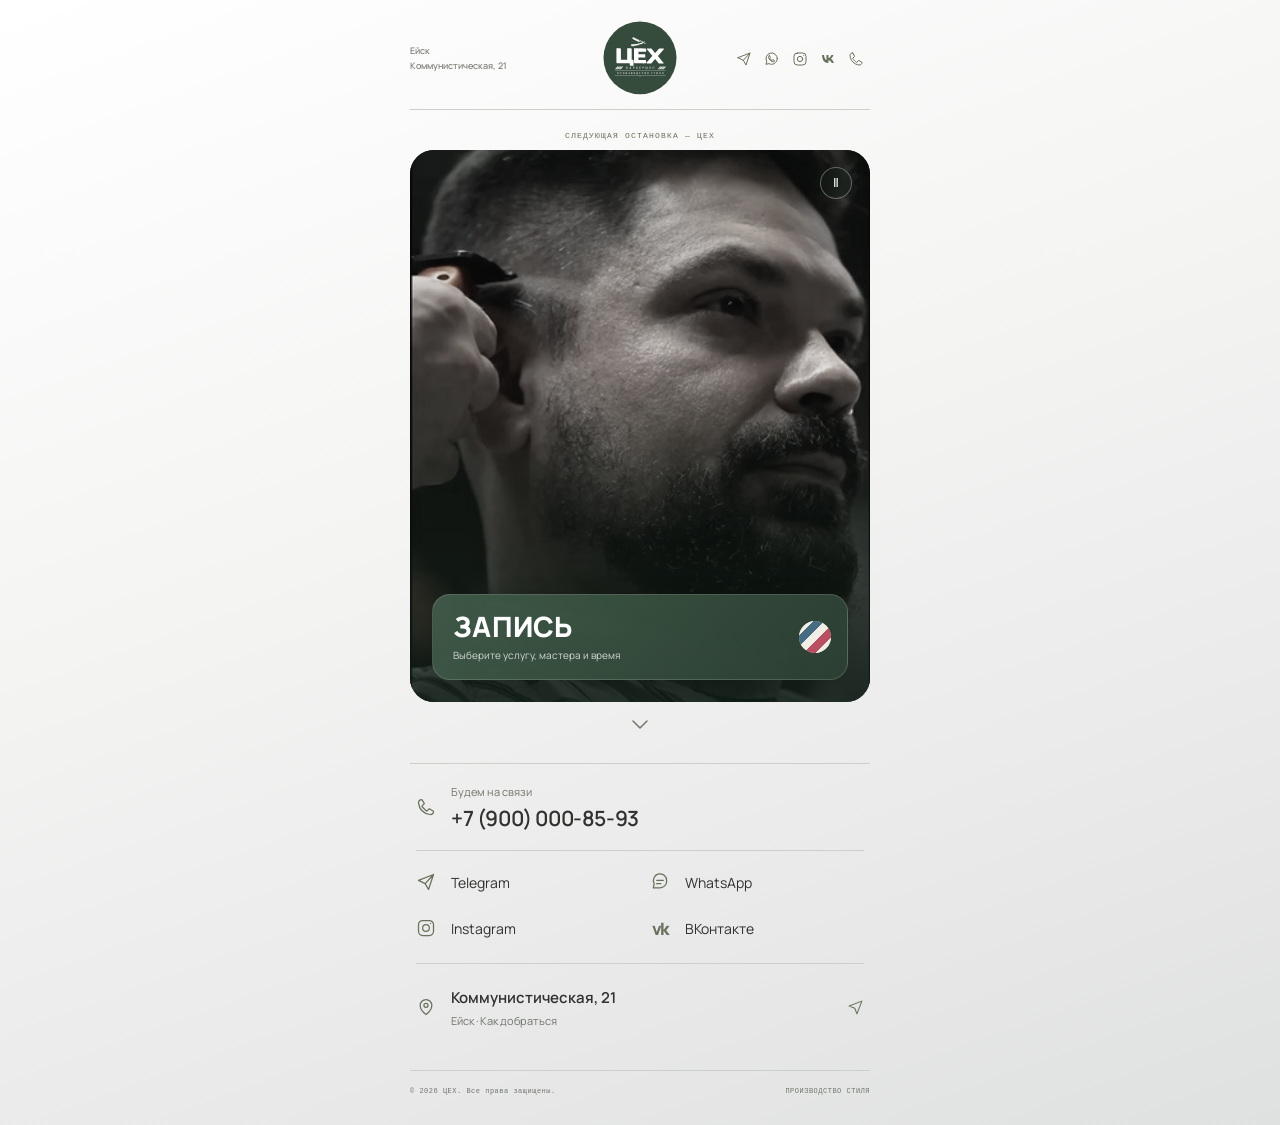
==== commit 10af1be9: "Refine video booking label into two lines" ====
--- a/video-preview.html
+++ b/video-preview.html
@@ -14,7 +14,7 @@
   <link rel="stylesheet" href="style.css?v=white-booking-restored-1">
   <link rel="preload" href="assets/fonts/Manrope-Variable.ttf" as="font" type="font/ttf" crossorigin>
   <link rel="stylesheet" href="booking-modern.css?v=13">
-  <link rel="stylesheet" href="assets/video-preview/video-preview.css">
+  <link rel="stylesheet" href="assets/video-preview/video-preview.css?v=2">
 </head>
 <body class="photo-booking-round video-study">
   <svg class="icons" xmlns="http://www.w3.org/2000/svg" aria-hidden="true"><defs>
@@ -51,7 +51,7 @@
           <button class="film-toggle" type="button" aria-label="Включить видео">▶</button>
         </div>
       <a class="booking booking--modern" href="https://dikidi.net/record?widget=220108" data-record-options="start=1">
-        <span><strong>ЗАПИСЬ</strong><span class="booking-caption"><span>Выберите услугу,</span><span>мастера и время</span></span></span>
+        <span><strong>ЗАПИСЬ</strong><span class="booking-caption">Выберите услугу, мастера и время</span></span>
         <span class="booking-direction booking-pole" aria-hidden="true"><span class="booking-pole-glass"><span class="booking-pole-ribbon"></span></span><svg class="booking-pole-check" viewBox="0 0 24 24"><path d="m5 12 4.5 4.5L19 7"/></svg></span>
       </a>
       </div>
--- a/assets/video-preview/video-preview.css
+++ b/assets/video-preview/video-preview.css
@@ -8,3 +8,9 @@
 .film-toggle:focus-visible{outline:2px solid white;outline-offset:3px}
 .video-study.photo-booking-round .portrait-panel .booking.booking--modern{top:auto;bottom:22px;right:22px;left:22px;width:auto;height:84px;box-sizing:border-box;border:1px solid #ffffff24;background:linear-gradient(135deg,#405a48f5,#2c4033f5);box-shadow:0 6px 24px #00000026}
 @media(max-width:420px){.video-study.photo-booking-round .portrait-panel .booking.booking--modern{left:16px;right:16px;bottom:16px;height:78px}.film-label{top:22px;left:20px}}
+
+/* Two clear lines use the full-width booking control. */
+.video-study.photo-booking-round:not(.layout-edit) .booking.booking--modern strong{font-size:28px;line-height:1.1;letter-spacing:.01em}
+.video-study.photo-booking-round:not(.layout-edit) .booking.booking--modern .booking-caption{display:block;white-space:nowrap;font-size:10px;line-height:1.5;margin-top:6px}
+@media(max-width:420px){.video-study.photo-booking-round:not(.layout-edit) .booking.booking--modern strong{font-size:26px}}
+@media(max-width:360px){.video-study.photo-booking-round:not(.layout-edit) .booking.booking--modern strong{font-size:24px}.video-study.photo-booking-round:not(.layout-edit) .booking.booking--modern .booking-caption{font-size:9px}}
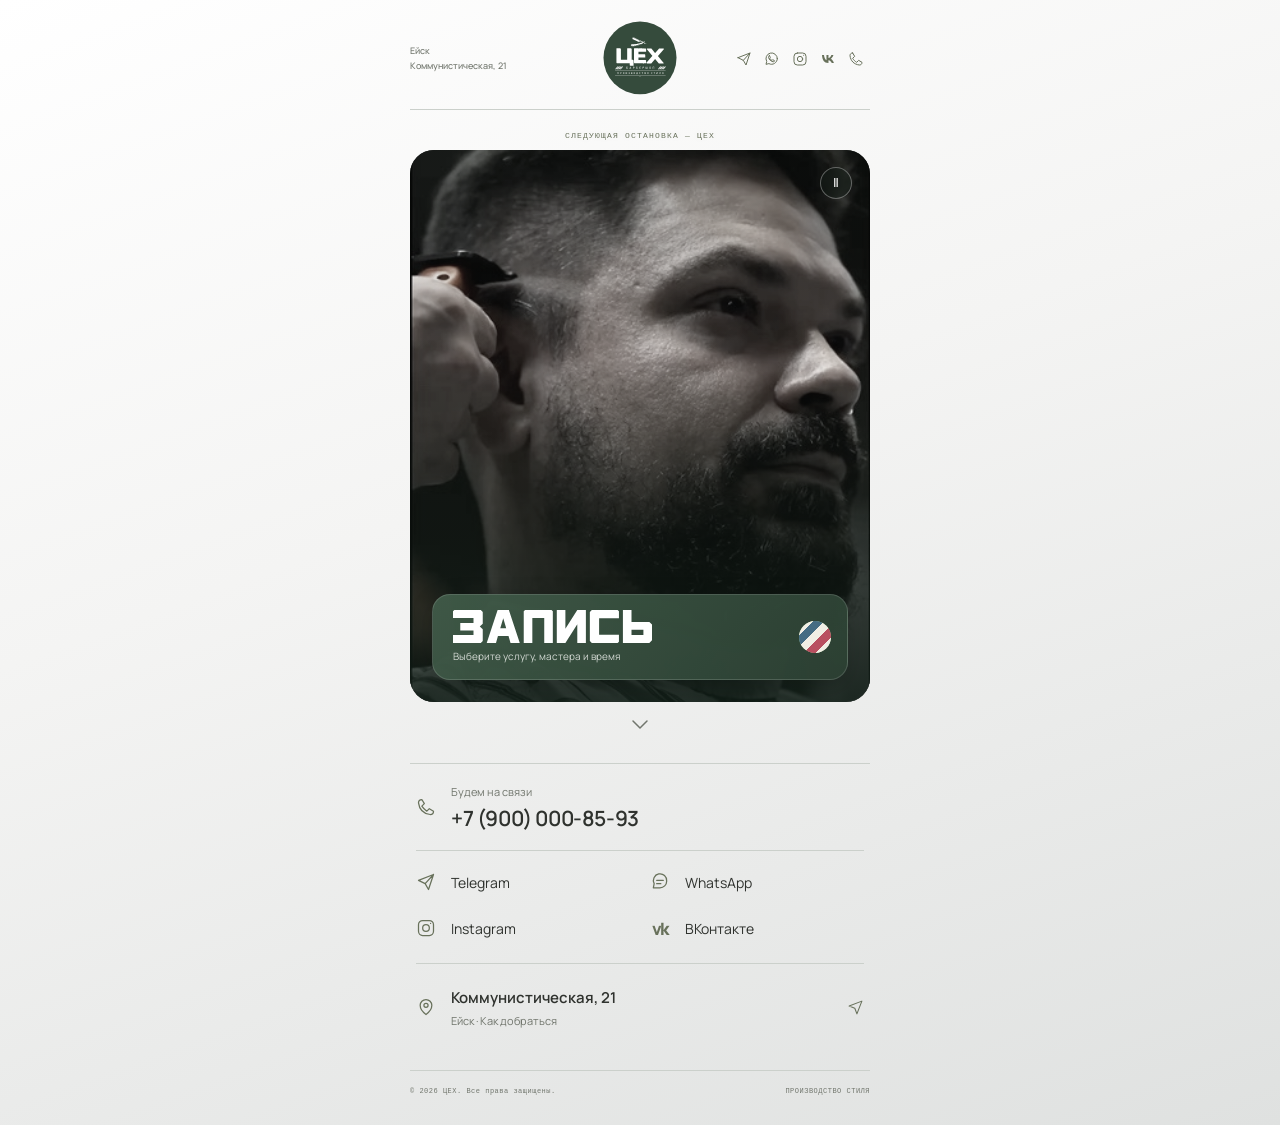
==== commit 2597f522: "Draw CEH-inspired custom booking wordmark" ====
--- a/video-preview.html
+++ b/video-preview.html
@@ -14,7 +14,7 @@
   <link rel="stylesheet" href="style.css?v=white-booking-restored-1">
   <link rel="preload" href="assets/fonts/Manrope-Variable.ttf" as="font" type="font/ttf" crossorigin>
   <link rel="stylesheet" href="booking-modern.css?v=13">
-  <link rel="stylesheet" href="assets/video-preview/video-preview.css?v=2">
+  <link rel="stylesheet" href="assets/video-preview/video-preview.css?v=3">
 </head>
 <body class="photo-booking-round video-study">
   <svg class="icons" xmlns="http://www.w3.org/2000/svg" aria-hidden="true"><defs>
@@ -51,7 +51,7 @@
           <button class="film-toggle" type="button" aria-label="Включить видео">▶</button>
         </div>
       <a class="booking booking--modern" href="https://dikidi.net/record?widget=220108" data-record-options="start=1">
-        <span><strong>ЗАПИСЬ</strong><span class="booking-caption">Выберите услугу, мастера и время</span></span>
+        <span><strong><img class="booking-wordmark" src="assets/booking-wordmark.svg" width="602" height="100" alt="ЗАПИСЬ"></strong><span class="booking-caption">Выберите услугу, мастера и время</span></span>
         <span class="booking-direction booking-pole" aria-hidden="true"><span class="booking-pole-glass"><span class="booking-pole-ribbon"></span></span><svg class="booking-pole-check" viewBox="0 0 24 24"><path d="m5 12 4.5 4.5L19 7"/></svg></span>
       </a>
       </div>
--- a/assets/video-preview/video-preview.css
+++ b/assets/video-preview/video-preview.css
@@ -14,3 +14,8 @@
 .video-study.photo-booking-round:not(.layout-edit) .booking.booking--modern .booking-caption{display:block;white-space:nowrap;font-size:10px;line-height:1.5;margin-top:6px}
 @media(max-width:420px){.video-study.photo-booking-round:not(.layout-edit) .booking.booking--modern strong{font-size:26px}}
 @media(max-width:360px){.video-study.photo-booking-round:not(.layout-edit) .booking.booking--modern strong{font-size:24px}.video-study.photo-booking-round:not(.layout-edit) .booking.booking--modern .booking-caption{font-size:9px}}
+
+/* Custom Cyrillic lettering: broad strokes and clipped corners echo the CEH logo. */
+.video-study .booking-wordmark{display:block;width:200px;max-width:100%;height:auto;object-fit:contain;object-position:left center}
+@media(max-width:420px){.video-study .booking-wordmark{width:188px}}
+@media(max-width:360px){.video-study .booking-wordmark{width:166px}}
